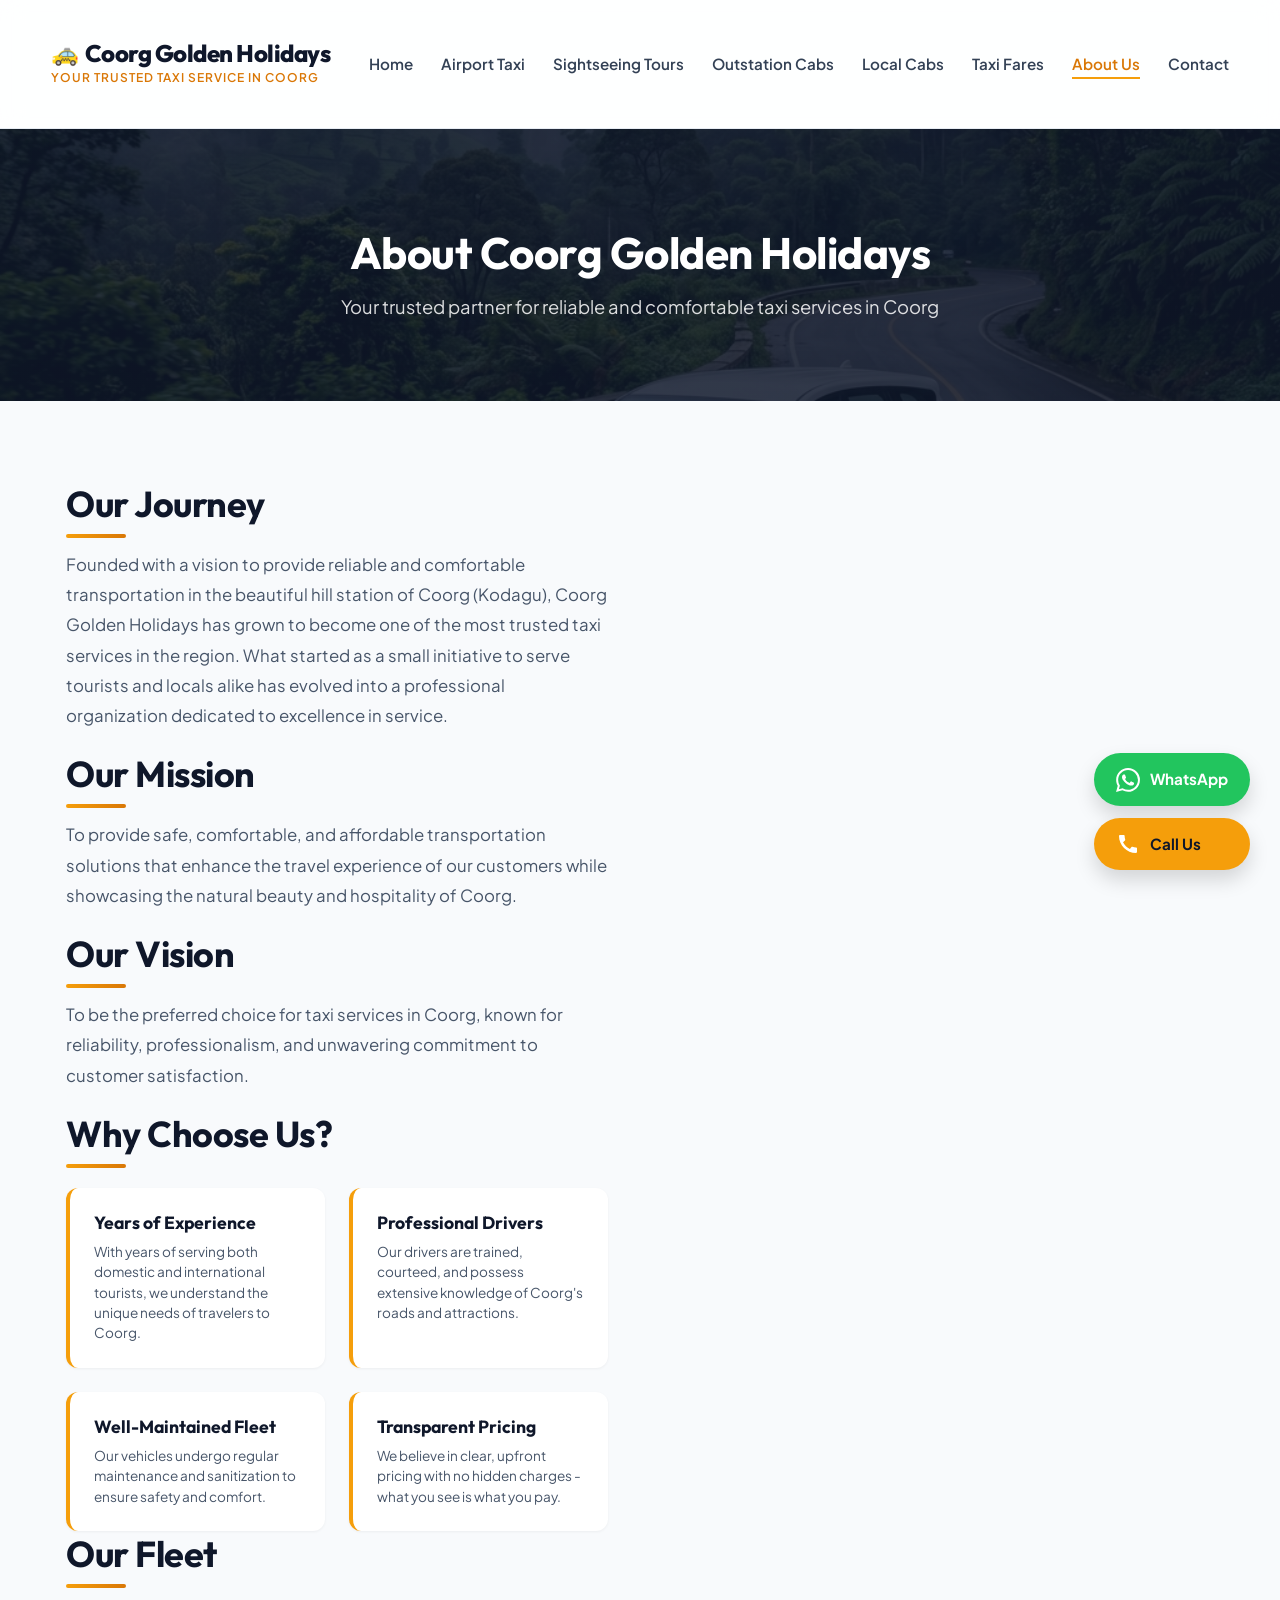
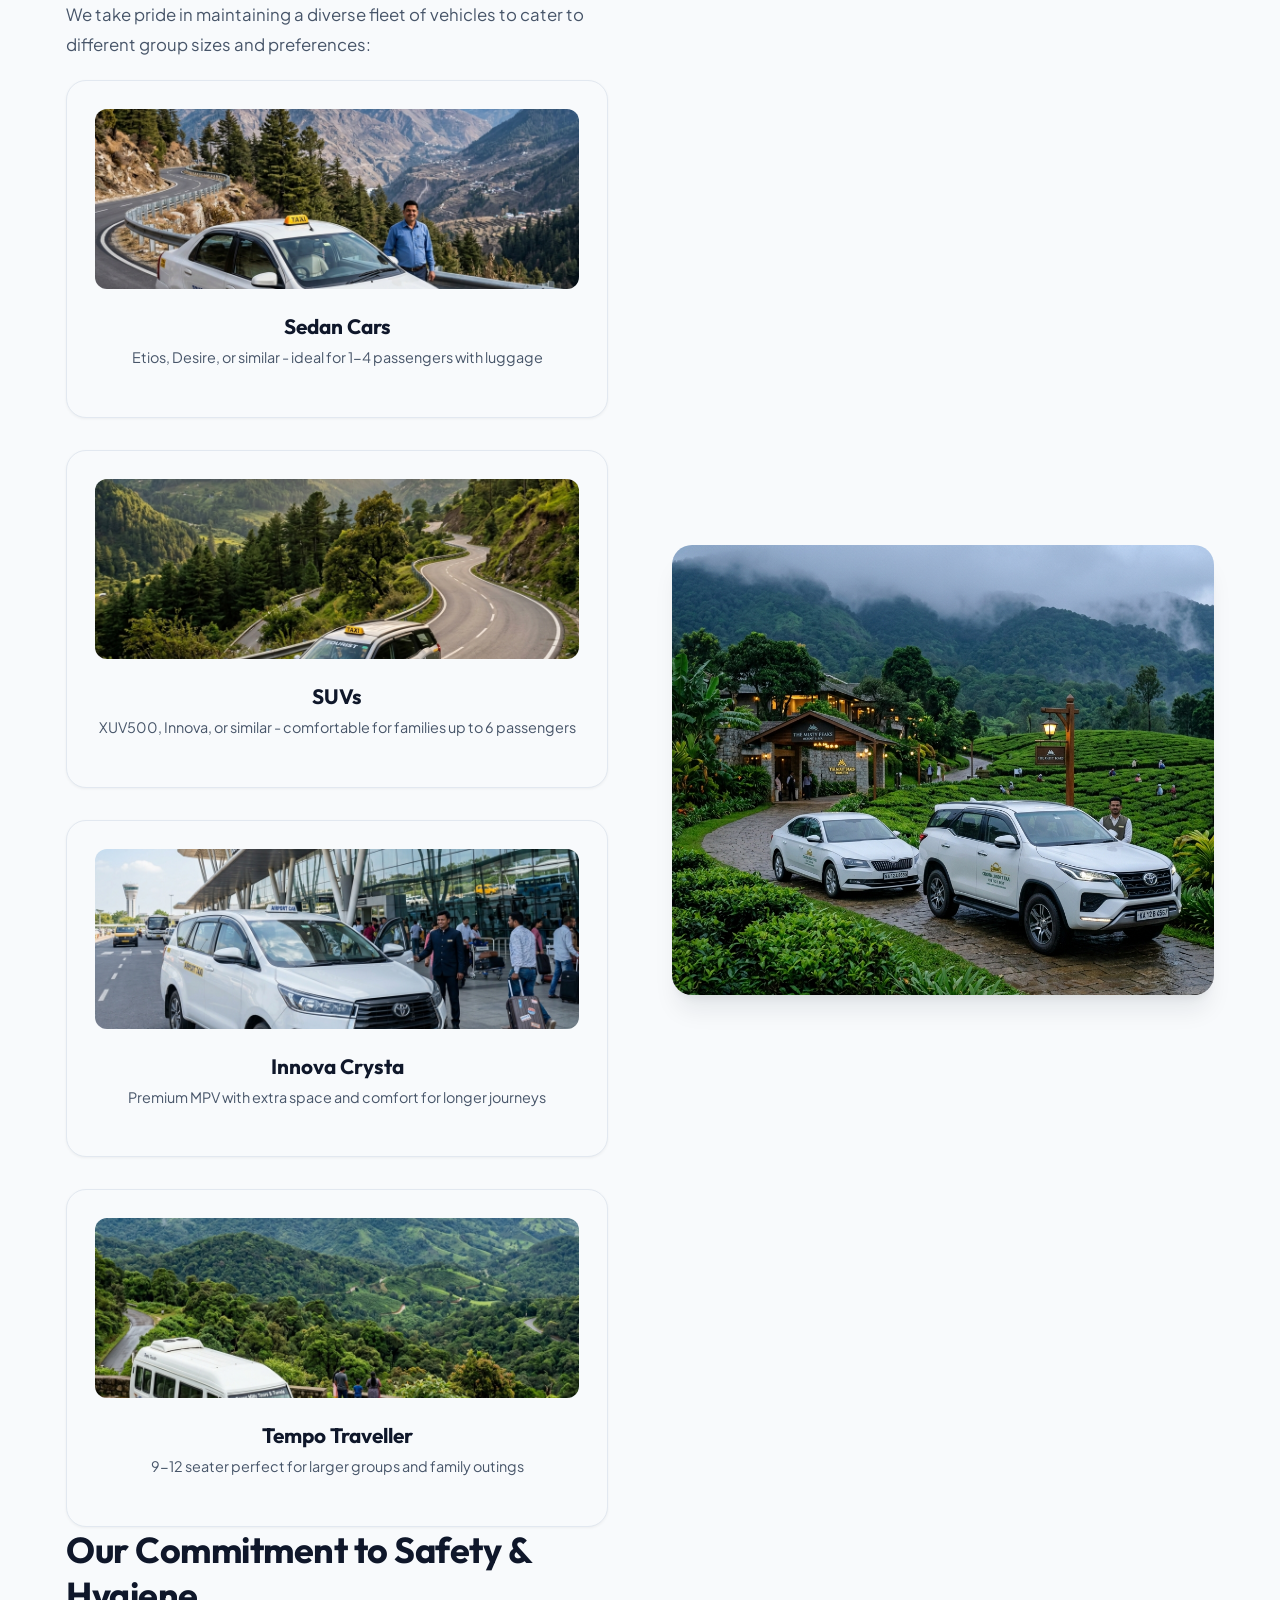
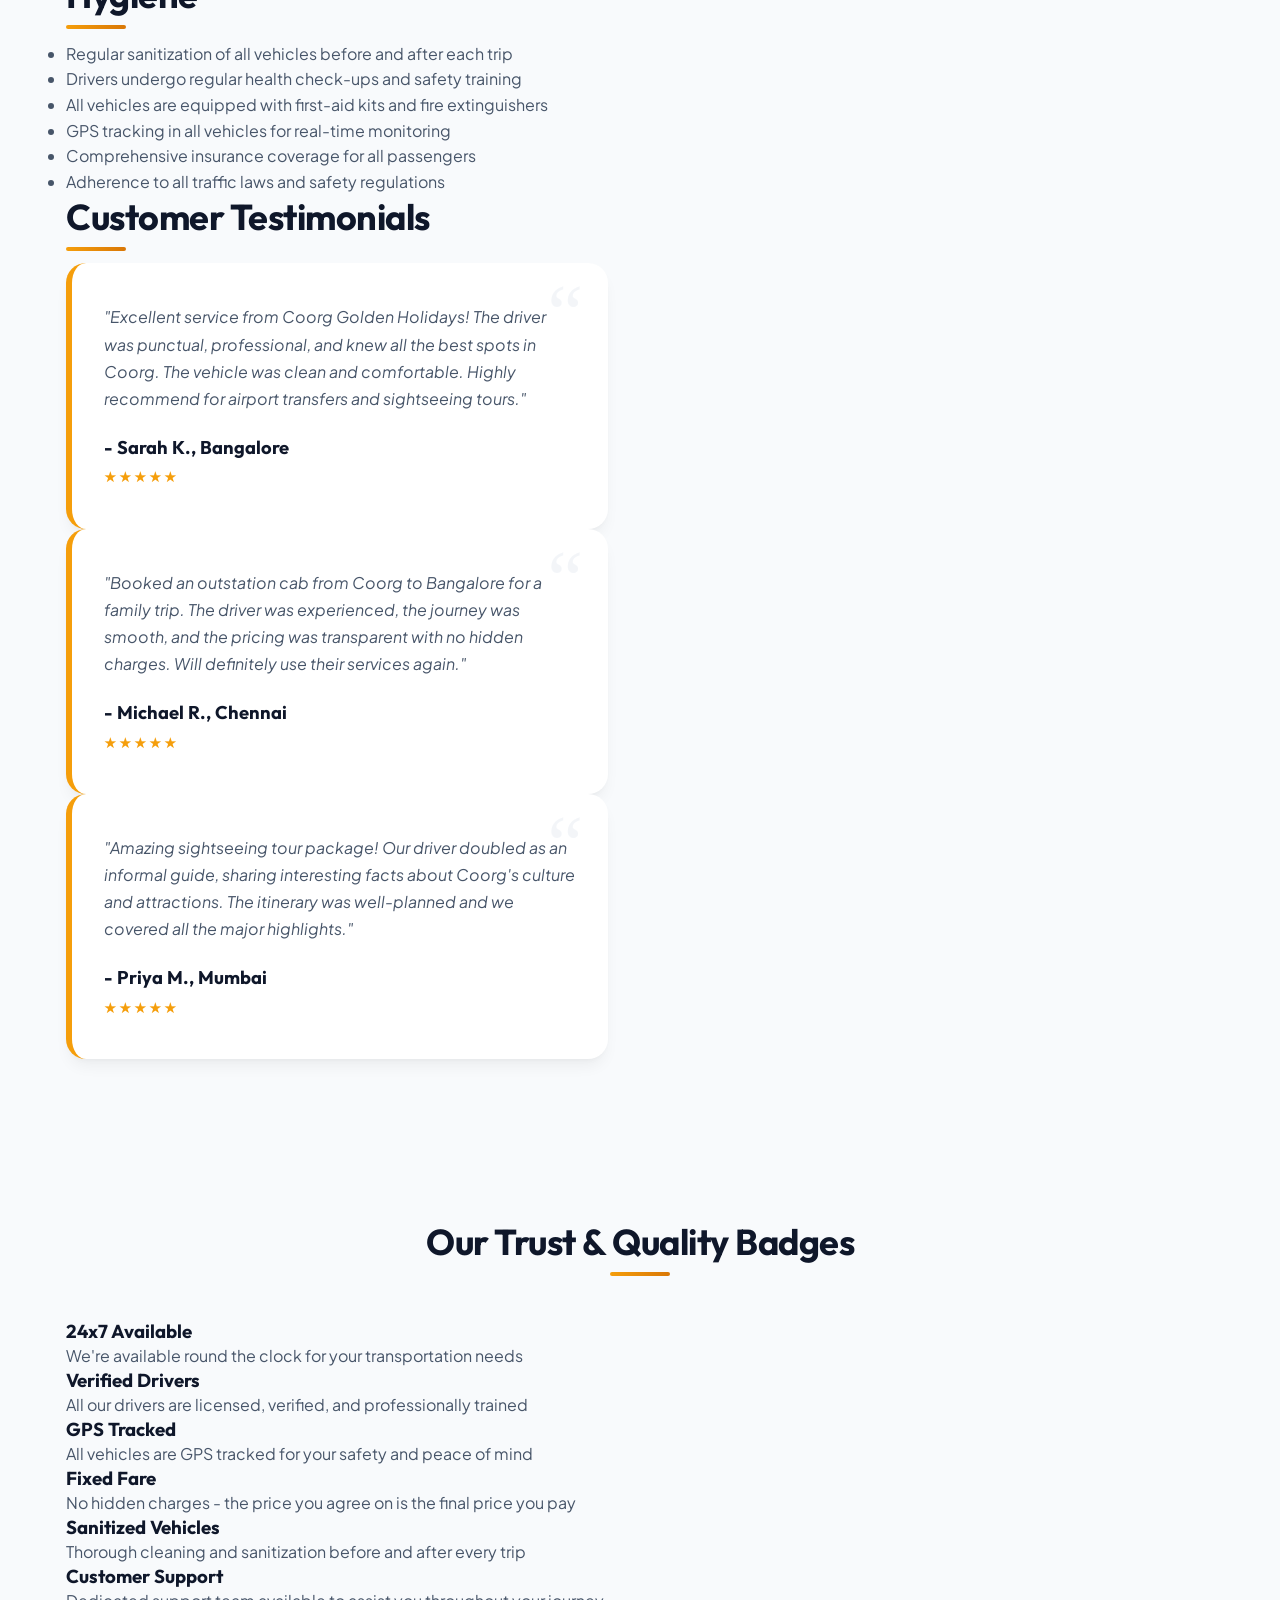
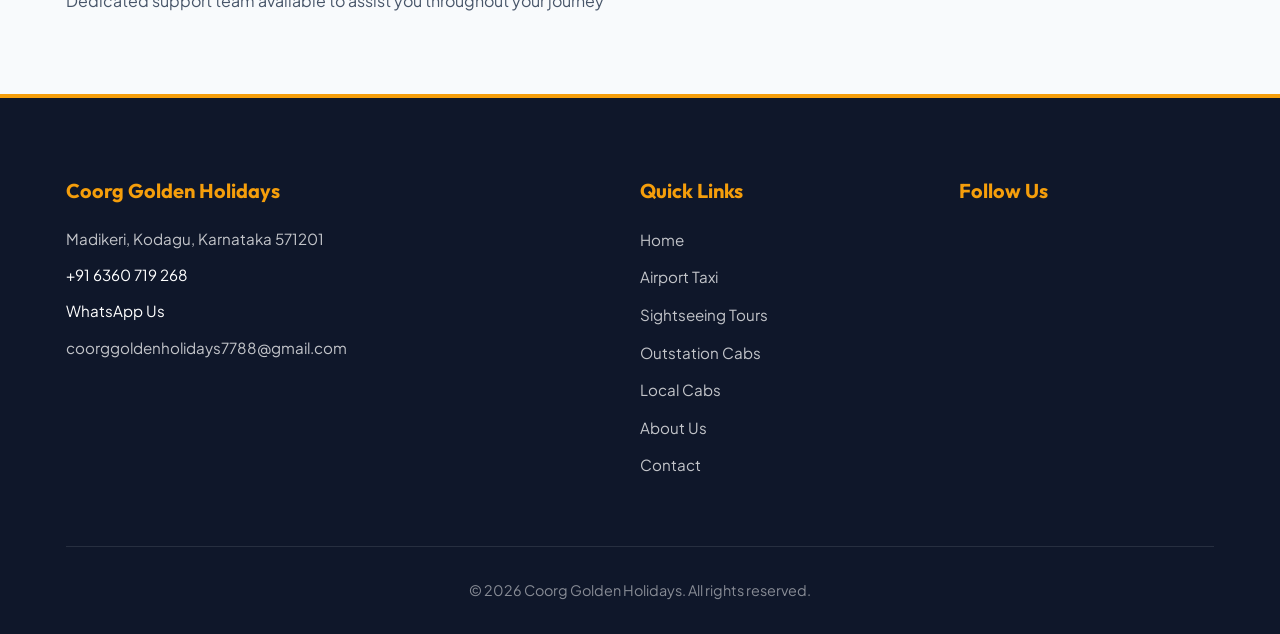
==== about.html @ 6ecfc093 "first commit" ====
<!DOCTYPE html>
<html lang="en">
<head>
    <meta charset="UTF-8">
    <meta name="viewport" content="width=device-width, initial-scale=1.0">
    <title>About Coorg Golden Holidays - Trusted Taxi Service in Coorg</title>
    <meta name="description" content="Learn about Coorg Golden Holidays - your reliable taxi service in Coorg. Years of experience, professional drivers, and commitment to customer satisfaction.">
    <link rel="canonical" href="https://coorggoldenholidays.github.io/about.html">
    <meta property="og:title" content="About Coorg Golden Holidays - Trusted Taxi Service in Coorg">
    <meta property="og:description" content="Learn about Coorg Golden Holidays - your reliable taxi service in Coorg. Years of experience, professional drivers, and commitment to customer satisfaction.">
    <meta property="og:image" content="https://coorggoldenholidays.github.io/assets/images/about.png">
    <meta property="og:url" content="https://coorggoldenholidays.github.io/about.html">
    <meta property="og:type" content="website">
    <link rel="stylesheet" href="assets/css/styles.css">
    <script src="assets/js/script.js" defer></script>
    <!-- Schema.org markup for LocalBusiness -->
    <script type="application/ld+json">
    {
      "@context": "https://schema.org/",
      "@type": "LocalBusiness",
      "name": "Coorg Golden Holidays",
      "url": "https://coorggoldenholidays.github.io/",
      "logo": "https://coorggoldenholidays.github.io/assets/images/hero.png",
      "image": "https://coorggoldenholidays.github.io/assets/images/about.png",
      "address": {
        "@type": "PostalAddress",
        "streetAddress": "Madikeri",
        "addressLocality": "Kodagu",
        "addressRegion": "Karnataka",
        "postalCode": "571201",
        "addressCountry": "IN"
      },
      "geo": {
        "@type": "GeoCoordinates",
        "latitude": "12.4214",
        "longitude": "75.7303"
      },
      "telephone": "+91-6360719268",
      "url": "https://coorggoldenholidays.github.io/",
      "sameAs": [
        "https://www.google.com/search?q=Coorg+Golden+Holidays"
      ],
      "priceRange": "₹500-₹10000",
      "servesArea": [
        "Coorg",
        "Madikeri",
        "Kushalnagar",
        "Virajpet",
        "Somwarpet",
        "Bangalore",
        "Mysore",
        "Mangalore",
        "Hassan",
        "Coorg",
        "Kodagu"
      ],
      "openingHours": "Mo, Tu, We, Th, Fr, Sa, Su 00:00-24:00",
      "contactPoint": {
        "@type": "ContactPoint",
        "telephone": "+91-6360719268",
        "contactType": "Customer Service"
      }
    }
    </script>
</head>
<body>
    <header>
        <div class="container">
            <a href="index.html" class="logo-link"><div class="logo">
                <h1>Coorg Golden Holidays</h1>
                <p>Your Trusted Taxi Service in Coorg</p>
            </div></a>
            <nav>
                <ul>
                    <li><a href="index.html">Home</a></li>
                    <li><a href="airport-taxi-coorg.html">Airport Taxi</a></li>
                    <li><a href="coorg-sightseeing-taxi.html">Sightseeing Tours</a></li>
                    <li><a href="outstation-cabs-coorg.html">Outstation Cabs</a></li>
                    <li><a href="local-taxi-madikeri.html">Local Cabs</a></li>
                    <li><a href="taxi-fare-coorg.html">Taxi Fares</a></li>
                    <li><a href="about.html" class="active">About Us</a></li>
                    <li><a href="contact.html">Contact</a></li>
                </ul>
            </nav>
        </div>
    </header>
    
    <section class="page-header">
        <div class="container">
            <h1>About Coorg Golden Holidays</h1>
            <p>Your trusted partner for reliable and comfortable taxi services in Coorg</p>
        </div>
    </section>
    
    <main>
        <section class="about-details">
            <div class="container">
                <div class="about-content">
                    <div class="about-text">
                        <h2>Our Journey</h2>
                        <p>Founded with a vision to provide reliable and comfortable transportation in the beautiful hill station of Coorg (Kodagu), Coorg Golden Holidays has grown to become one of the most trusted taxi services in the region. What started as a small initiative to serve tourists and locals alike has evolved into a professional organization dedicated to excellence in service.</p>
                        
                        <h2>Our Mission</h2>
                        <p>To provide safe, comfortable, and affordable transportation solutions that enhance the travel experience of our customers while showcasing the natural beauty and hospitality of Coorg.</p>
                        
                        <h2>Our Vision</h2>
                        <p>To be the preferred choice for taxi services in Coorg, known for reliability, professionalism, and unwavering commitment to customer satisfaction.</p>
                        
                        <h2>Why Choose Us?</h2>
                        <div class="about-features">
                            <div class="feature">
                                <h3>Years of Experience</h3>
                                <p>With years of serving both domestic and international tourists, we understand the unique needs of travelers to Coorg.</p>
                            </div>
                            <div class="feature">
                                <h3>Professional Drivers</h3>
                                <p>Our drivers are trained, courteed, and possess extensive knowledge of Coorg's roads and attractions.</p>
                            </div>
                            <div class="feature">
                                <h3>Well-Maintained Fleet</h3>
                                <p>Our vehicles undergo regular maintenance and sanitization to ensure safety and comfort.</p>
                            </div>
                            <div class="feature">
                                <h3>Transparent Pricing</h3>
                                <p>We believe in clear, upfront pricing with no hidden charges - what you see is what you pay.</p>
                            </div>
                        </div>
                        
                        <h2>Our Fleet</h2>
                        <p>We take pride in maintaining a diverse fleet of vehicles to cater to different group sizes and preferences:</p>
                        <div class="fleet-grid">
                            <div class="fleet-item">
                                <img src="assets/images/fleet-sedan.png" alt="Sedan car in Coorg Golden Holidays fleet">
                                <h3>Sedan Cars</h3>
                                <p>Etios, Desire, or similar - ideal for 1-4 passengers with luggage</p>
                            </div>
                            <div class="fleet-item">
                                <img src="assets/images/fleet-suv.png" alt="SUV vehicle in Coorg Golden Holidays fleet">
                                <h3>SUVs</h3>
                                <p>XUV500, Innova, or similar - comfortable for families up to 6 passengers</p>
                            </div>
                            <div class="fleet-item">
                                <img src="assets/images/fleet-innova.png" alt="Innova Crysta in Coorg Golden Holidays fleet">
                                <h3>Innova Crysta</h3>
                                <p>Premium MPV with extra space and comfort for longer journeys</p>
                            </div>
                            <div class="fleet-item">
                                <img src="assets/images/fleet-tempo.png" alt="Tempo Traveller in Coorg Golden Holidays fleet">
                                <h3>Tempo Traveller</h3>
                                <p>9-12 seater perfect for larger groups and family outings</p>
                            </div>
                        </div>
                        
                        <h2>Our Commitment to Safety & Hygiene</h2>
                        <ul>
                            <li>Regular sanitization of all vehicles before and after each trip</li>
                            <li>Drivers undergo regular health check-ups and safety training</li>
                            <li>All vehicles are equipped with first-aid kits and fire extinguishers</li>
                            <li>GPS tracking in all vehicles for real-time monitoring</li>
                            <li>Comprehensive insurance coverage for all passengers</li>
                            <li>Adherence to all traffic laws and safety regulations</li>
                        </ul>
                        
                        <h2>Customer Testimonials</h2>
                        <div class="testimonials">
                            <div class="testimonial-card">
                                <p>"Excellent service from Coorg Golden Holidays! The driver was punctual, professional, and knew all the best spots in Coorg. The vehicle was clean and comfortable. Highly recommend for airport transfers and sightseeing tours."</p>
                                <h4>- Sarah K., Bangalore</h4>
                                <div class="rating">★★★★★</div>
                            </div>
                            <div class="testimonial-card">
                                <p>"Booked an outstation cab from Coorg to Bangalore for a family trip. The driver was experienced, the journey was smooth, and the pricing was transparent with no hidden charges. Will definitely use their services again."</p>
                                <h4>- Michael R., Chennai</h4>
                                <div class="rating">★★★★★</div>
                            </div>
                            <div class="testimonial-card">
                                <p>"Amazing sightseeing tour package! Our driver doubled as an informal guide, sharing interesting facts about Coorg's culture and attractions. The itinerary was well-planned and we covered all the major highlights."</p>
                                <h4>- Priya M., Mumbai</h4>
                                <div class="rating">★★★★★</div>
                            </div>
                        </div>
                    </div>
                    <div class="about-image">
                        <img src="assets/images/about.png" alt="Coorg Golden Holidays fleet of vehicles">
                    </div>
                </div>
            </div>
        </section>
        
        <section class="trust-badges">
            <div class="container">
                <h2>Our Trust & Quality Badges</h2>
                <div class="badges-grid">
                    <div class="badge">
                        <h3>24x7 Available</h3>
                        <p>We're available round the clock for your transportation needs</p>
                    </div>
                    <div class="badge">
                        <h3>Verified Drivers</h3>
                        <p>All our drivers are licensed, verified, and professionally trained</p>
                    </div>
                    <div class="badge">
                        <h3>GPS Tracked</h3>
                        <p>All vehicles are GPS tracked for your safety and peace of mind</p>
                    </div>
                    <div class="badge">
                        <h3>Fixed Fare</h3>
                        <p>No hidden charges - the price you agree on is the final price you pay</p>
                    </div>
                    <div class="badge">
                        <h3>Sanitized Vehicles</h3>
                        <p>Thorough cleaning and sanitization before and after every trip</p>
                    </div>
                    <div class="badge">
                        <h3>Customer Support</h3>
                        <p>Dedicated support team available to assist you throughout your journey</p>
                    </div>
                </div>
            </div>
        </section>
    </main>
    
    <footer>
        <div class="container">
            <div class="footer-content">
                <div class="footer-info">
                    <h3>Coorg Golden Holidays</h3>
                    <p>Madikeri, Kodagu, Karnataka 571201</p>
                    <p><a href="tel:+916360719268">+91 6360 719 268</a></p>
                    <p><a href="https://wa.me/916360719268">WhatsApp Us</a></p>
                    <p>coorggoldenholidays7788@gmail.com</p>
                </div>
                <div class="footer-links">
                    <h3>Quick Links</h3>
                    <ul>
                        <li><a href="index.html">Home</a></li>
                        <li><a href="airport-taxi-coorg.html">Airport Taxi</a></li>
                        <li><a href="coorg-sightseeing-taxi.html">Sightseeing Tours</a></li>
                        <li><a href="outstation-cabs-coorg.html">Outstation Cabs</a></li>
                        <li><a href="local-taxi-madikeri.html">Local Cabs</a></li>
                        <li><a href="about.html">About Us</a></li>
                        <li><a href="contact.html">Contact</a></li>
                    </ul>
                </div>
                <div class="footer-social">
                    <h3>Follow Us</h3>
                </div>
            </div>
            <div class="footer-bottom">
                <p>&copy; 2025 Coorg Golden Holidays. All rights reserved.</p>
            </div>
        </div>
    </footer>
    
    <div class="sticky-buttons">
        <a href="https://wa.me/916360719268" class="whatsapp-sticky">
            <svg width="24" height="24" viewBox="0 0 24 24" fill="white" xmlns="http://www.w3.org/2000/svg"><path d="M17.472 14.382c-.297-.149-1.758-.867-2.03-.967-.273-.099-.471-.148-.67.15-.197.297-.767.966-.94 1.164-.173.199-.347.223-.644.075-.297-.15-1.255-.463-2.39-1.475-.883-.788-1.48-1.761-1.653-2.059-.173-.297-.018-.458.13-.606.134-.133.298-.347.446-.52.149-.174.198-.298.298-.497.099-.198.05-.371-.025-.52-.075-.149-.669-1.612-.916-2.207-.242-.579-.487-.5-.669-.51-.173-.008-.371-.01-.57-.01-.198 0-.52.074-.792.372-.272.297-1.04 1.016-1.04 2.479 0 1.462 1.065 2.875 1.213 3.074.149.198 2.096 3.2 5.077 4.487.709.306 1.262.489 1.694.625.712.227 1.36.195 1.871.118.571-.085 1.758-.719 2.006-1.413.248-.694.248-1.289.173-1.413-.074-.124-.272-.198-.57-.347m-5.421 7.403h-.004a9.87 9.87 0 01-5.031-1.378l-.361-.214-3.741.982.998-3.648-.235-.374a9.86 9.86 0 01-1.51-5.26c.001-5.45 4.436-9.884 9.888-9.884 2.64 0 5.122 1.03 6.988 2.898a9.825 9.825 0 012.893 6.994c-.003 5.45-4.437 9.884-9.885 9.884m8.413-18.297A11.815 11.815 0 0012.05 0C5.495 0 .16 5.335.157 11.892c0 2.096.547 4.142 1.588 5.945L.057 24l6.305-1.654a11.882 11.882 0 005.683 1.448h.005c6.554 0 11.89-5.335 11.893-11.893a11.821 11.821 0 00-3.48-8.413Z"/></svg>
            WhatsApp
        </a>
        <a href="tel:+916360719268" class="call-sticky">
            <svg width="24" height="24" viewBox="0 0 24 24" fill="white" xmlns="http://www.w3.org/2000/svg"><path d="M20.01 15.38c-1.23 0-2.42-.2-3.53-.56-.35-.12-.74-.03-1.01.24l-1.57 1.97c-2.83-1.35-5.48-3.9-6.89-6.83l1.95-1.66c.27-.28.35-.67.24-1.02-.37-1.11-.56-2.3-.56-3.53 0-.54-.45-.99-.99-.99H4.19C3.65 3 3 3.24 3 3.99 3 13.28 10.73 21 20.01 21c.71 0 .99-.63.99-1.18v-3.45c0-.54-.45-.99-.99-.99z"/></svg>
            Call Us
        </a>
    </div>
</body>
</html>
---- assets/css/styles.css ----
@import url('https://fonts.googleapis.com/css2?family=Outfit:wght@300;400;500;600;700;800&family=Plus+Jakarta+Sans:wght@300;400;500;600;700;800&display=swap');

/* CSS Reset & Base */
* {
    margin: 0;
    padding: 0;
    box-sizing: border-box;
}

:root {
    --primary-color: #0f172a; /* Deep Slate 900 */
    --primary-light: #1e293b; /* Slate 800 */
    --primary-muted: #334155; /* Slate 700 */
    --accent-color: #f59e0b; /* Amber 500 (Taxi Yellow/Gold) */
    --accent-hover: #d97706; /* Amber 600 */
    --accent-light: #fef3c7; /* Amber 100 */
    --success-color: #22c55e; /* WhatsApp Green */
    --success-hover: #16a34a; 
    --text-color: #475569; /* Slate 600 */
    --text-dark: #0f172a; 
    --text-light: #94a3b8; /* Slate 400 */
    --light-bg: #f8fafc; /* Slate 50 */
    --border-color: #e2e8f0; /* Slate 200 */
    --white: #ffffff;
    --shadow-sm: 0 1px 3px rgba(0,0,0,0.05);
    --shadow: 0 10px 15px -3px rgba(0,0,0,0.05), 0 4px 6px -4px rgba(0,0,0,0.05);
    --shadow-lg: 0 20px 25px -5px rgba(15, 23, 42, 0.08), 0 8px 10px -6px rgba(15, 23, 42, 0.08);
    --border-radius: 12px;
    --border-radius-lg: 20px;
    --transition: all 0.3s cubic-bezier(0.4, 0, 0.2, 1);
    --font-primary: 'Plus Jakarta Sans', sans-serif;
    --font-heading: 'Outfit', sans-serif;
}

body {
    font-family: var(--font-primary);
    line-height: 1.6;
    color: var(--text-color);
    background-color: var(--light-bg);
    overflow-x: hidden;
}

.container {
    width: 92%;
    max-width: 1200px;
    margin: 0 auto;
    padding: 0 15px;
}

h1, h2, h3, h4, h5, h6 {
    font-family: var(--font-heading);
    color: var(--text-dark);
    font-weight: 700;
    line-height: 1.25;
}

a {
    text-decoration: none;
    color: inherit;
    transition: var(--transition);
}

img {
    max-width: 100%;
    height: auto;
    display: block;
}

/* Section Common Styling */
section {
    padding: 5rem 0;
}

section h2 {
    font-size: 2.25rem;
    text-align: center;
    margin-bottom: 3.5rem;
    position: relative;
    letter-spacing: -0.5px;
}

section h2::after {
    content: '';
    position: absolute;
    bottom: -12px;
    left: 50%;
    transform: translateX(-50%);
    width: 60px;
    height: 4px;
    background: linear-gradient(90deg, var(--accent-color), var(--accent-hover));
    border-radius: 2px;
}

/* Button & Call-to-Actions */
.btn, .whatsapp-btn, .call-btn, .btn-learn-more, .read-more {
    display: inline-flex;
    align-items: center;
    justify-content: center;
    padding: 12px 28px;
    border-radius: var(--border-radius);
    font-weight: 600;
    font-size: 0.95rem;
    transition: var(--transition);
    border: none;
    cursor: pointer;
    gap: 8px;
}

.btn-primary {
    background-color: var(--accent-color);
    color: var(--primary-color);
}

.btn-primary:hover {
    background-color: var(--accent-hover);
    transform: translateY(-2px);
    box-shadow: 0 8px 20px rgba(245, 158, 11, 0.3);
}

.btn-outline {
    background-color: transparent;
    border: 2px solid var(--accent-color);
    color: var(--accent-color);
}

.btn-outline:hover {
    background-color: var(--accent-color);
    color: var(--primary-color);
    transform: translateY(-2px);
}

.whatsapp-btn {
    background-color: var(--success-color);
    color: var(--white);
    box-shadow: 0 4px 12px rgba(34, 197, 94, 0.2);
}

.whatsapp-btn:hover {
    background-color: var(--success-hover);
    transform: translateY(-2px);
    box-shadow: 0 8px 20px rgba(34, 197, 94, 0.3);
}

.call-btn {
    background-color: var(--primary-light);
    color: var(--white);
    border: 1px solid rgba(255,255,255,0.1);
}

.call-btn:hover {
    background-color: var(--primary-color);
    color: var(--accent-color);
    border-color: var(--accent-color);
    transform: translateY(-2px);
}

.cta-section {
    display: flex;
    justify-content: center;
    gap: 1.5rem;
    margin-top: 3.5rem;
    margin-bottom: 2rem;
    flex-wrap: wrap;
}

.btn-learn-more, .read-more {
    padding: 10px 20px;
    font-size: 0.9rem;
    background-color: var(--primary-light);
    color: var(--white);
}

.btn-learn-more:hover, .read-more:hover {
    background-color: var(--accent-color);
    color: var(--primary-color);
    transform: translateX(4px);
}

/* Header & Navigation Styling */
header {
    background: rgba(255, 255, 255, 0.85);
    backdrop-filter: blur(12px);
    -webkit-backdrop-filter: blur(12px);
    border-bottom: 1px solid rgba(226, 232, 240, 0.8);
    position: sticky;
    top: 0;
    z-index: 1001;
    transition: var(--transition);
}

header .container {
    display: flex;
    justify-content: space-between;
    align-items: center;
    padding: 1.25rem 0;
}

.logo-link {
    text-decoration: none;
    color: inherit;
    display: flex;
}

.logo-link:hover .logo h1 {
    color: var(--accent-color);
}

.logo {
    display: flex;
    flex-direction: column;
}

.logo h1 {
    font-size: 1.5rem;
    font-weight: 800;
    color: var(--primary-color);
    letter-spacing: -0.5px;
    line-height: 1.1;
    display: flex;
    align-items: center;
    gap: 6px;
}

.logo h1::before {
    content: "🚕";
    font-size: 1.4rem;
}

.logo p {
    font-size: 0.75rem;
    color: var(--accent-hover);
    font-weight: 600;
    text-transform: uppercase;
    letter-spacing: 1px;
    margin-top: 2px;
}

nav ul {
    display: flex;
    list-style: none;
    gap: 1.75rem;
    align-items: center;
}

nav ul li a {
    font-weight: 600;
    color: var(--primary-muted);
    font-size: 0.95rem;
    padding: 6px 0;
    position: relative;
}

nav ul li a:hover {
    color: var(--accent-hover);
}

nav ul li a::after {
    content: '';
    position: absolute;
    bottom: 0;
    left: 0;
    width: 0;
    height: 2px;
    background: var(--accent-color);
    transition: var(--transition);
}

nav ul li a:hover::after,
nav ul li a.active::after {
    width: 100%;
}

nav ul li a.active {
    color: var(--accent-hover);
}

.mobile-menu-btn {
    display: none;
    background: none;
    border: none;
    color: var(--primary-color);
    cursor: pointer;
    padding: 8px;
    position: relative;
    z-index: 1003;
    transition: var(--transition);
}

.mobile-menu-btn:hover {
    color: var(--accent-color);
}

/* Hero Section */
.hero {
    background: linear-gradient(rgba(15, 23, 42, 0.75), rgba(15, 23, 42, 0.75)), url('../images/hero.png') center/cover no-repeat;
    color: var(--white);
    text-align: center;
    padding: 9rem 0 7rem;
    display: flex;
    align-items: center;
    justify-content: center;
    min-height: 80vh;
}

.hero-content {
    max-width: 850px;
    margin: 0 auto;
}

.hero-content h1 {
    font-size: 3.25rem;
    color: var(--white);
    margin-bottom: 1.5rem;
    letter-spacing: -1px;
    line-height: 1.15;
    text-shadow: 0 2px 10px rgba(0, 0, 0, 0.2);
}

.hero-content h1 span {
    color: var(--accent-color);
}

.hero-content p {
    font-size: 1.25rem;
    margin-bottom: 2.5rem;
    color: rgba(255, 255, 255, 0.9);
    line-height: 1.7;
    text-shadow: 0 1px 5px rgba(0, 0, 0, 0.2);
}

.hero-content .cta-buttons {
    display: flex;
    justify-content: center;
    gap: 1.25rem;
    flex-wrap: wrap;
}

/* Services Grid Section */
#services {
    background-color: var(--white);
}

.services-grid {
    display: grid;
    grid-template-columns: repeat(auto-fit, minmax(260px, 1fr));
    gap: 2rem;
}

.service-card {
    background: var(--light-bg);
    border: 1px solid var(--border-color);
    border-radius: var(--border-radius-lg);
    padding: 2.5rem 2rem;
    text-align: left;
    box-shadow: var(--shadow-sm);
    transition: var(--transition);
    display: flex;
    flex-direction: column;
    position: relative;
    overflow: hidden;
}

.service-card::before {
    content: '';
    position: absolute;
    top: 0;
    left: 0;
    width: 100%;
    height: 4px;
    background: linear-gradient(90deg, var(--accent-color), var(--accent-hover));
    transform: scaleX(0);
    transform-origin: left;
    transition: var(--transition);
}

.service-card:hover::before {
    transform: scaleX(1);
}

.service-card:hover {
    transform: translateY(-8px);
    box-shadow: var(--shadow-lg);
    background-color: var(--white);
    border-color: transparent;
}

.service-card .icon-container {
    width: 60px;
    height: 60px;
    background-color: var(--accent-light);
    border-radius: var(--border-radius);
    display: flex;
    align-items: center;
    justify-content: center;
    color: var(--accent-hover);
    margin-bottom: 1.5rem;
    transition: var(--transition);
}

.service-card:hover .icon-container {
    background-color: var(--primary-color);
    color: var(--accent-color);
}

.service-card h3 {
    font-size: 1.35rem;
    margin-bottom: 0.75rem;
}

.service-card p {
    margin-bottom: 2rem;
    font-size: 0.95rem;
    flex-grow: 1;
}

/* About Section Styles */
#about {
    background-color: var(--light-bg);
}

.about-content {
    display: grid;
    grid-template-columns: 1fr 1fr;
    gap: 4rem;
    align-items: center;
}

.about-text h2 {
    text-align: left;
    margin-bottom: 1.5rem;
}

.about-text h2::after {
    left: 0;
    transform: none;
}

.about-text p {
    margin-bottom: 1.25rem;
    font-size: 1.05rem;
    line-height: 1.8;
}

.about-features {
    display: grid;
    grid-template-columns: 1fr 1fr;
    gap: 1.5rem;
    margin-top: 2rem;
}

.about-features .feature {
    background: var(--white);
    padding: 1.5rem;
    border-radius: var(--border-radius);
    border-left: 4px solid var(--accent-color);
    box-shadow: var(--shadow-sm);
}

.about-features .feature h3 {
    font-size: 1.1rem;
    margin-bottom: 0.5rem;
}

.about-features .feature p {
    font-size: 0.85rem;
    margin-bottom: 0;
    color: var(--text-color);
    line-height: 1.5;
}

.about-image {
    position: relative;
    border-radius: var(--border-radius-lg);
    overflow: hidden;
    box-shadow: var(--shadow-lg);
}

.about-image img {
    width: 100%;
    height: 450px;
    object-fit: cover;
    transition: var(--transition);
}

.about-image:hover img {
    transform: scale(1.05);
}

.placeholder-image {
    background-color: var(--primary-color);
    height: 400px;
    display: flex;
    align-items: center;
    justify-content: center;
    color: var(--accent-color);
    font-family: var(--font-heading);
    font-weight: 700;
}

/* Contact & Forms Styling */
#contact {
    background-color: var(--white);
}

.contact-info {
    display: grid;
    grid-template-columns: repeat(auto-fit, minmax(280px, 1fr));
    gap: 2rem;
    margin-bottom: 4rem;
}

.contact-item {
    background: var(--light-bg);
    border: 1px solid var(--border-color);
    border-radius: var(--border-radius);
    padding: 2rem;
    text-align: center;
    box-shadow: var(--shadow-sm);
    transition: var(--transition);
}

.contact-item:hover {
    transform: translateY(-5px);
    box-shadow: var(--shadow);
    border-color: var(--accent-color);
}

.contact-item h3 {
    font-size: 1.25rem;
    margin-bottom: 1rem;
    color: var(--primary-color);
}

.contact-item p {
    margin-bottom: 0.5rem;
}

.contact-item a {
    color: var(--primary-muted);
    font-weight: 700;
}

.contact-item a:hover {
    color: var(--accent-hover);
}

.whatsapp-form {
    background: var(--light-bg);
    border: 1px solid var(--border-color);
    padding: 3rem;
    border-radius: var(--border-radius-lg);
    box-shadow: var(--shadow-lg);
    max-width: 750px;
    margin: 0 auto;
}

.form-grid {
    display: grid;
    grid-template-columns: 1fr 1fr;
    gap: 1.5rem;
}

.form-group {
    margin-bottom: 1.5rem;
}

.form-group.full-width {
    grid-column: 1 / -1;
}

.form-group label {
    display: block;
    margin-bottom: 0.5rem;
    font-weight: 600;
    color: var(--text-dark);
    font-size: 0.9rem;
}

.form-group input,
.form-group select,
.form-group textarea {
    width: 100%;
    padding: 12px 16px;
    border: 1px solid var(--border-color);
    border-radius: var(--border-radius);
    font-family: var(--font-primary);
    font-size: 0.95rem;
    background-color: var(--white);
    color: var(--text-dark);
    transition: var(--transition);
}

.form-group input:focus,
.form-group select:focus,
.form-group textarea:focus {
    outline: none;
    border-color: var(--accent-color);
    box-shadow: 0 0 0 3px rgba(245, 158, 11, 0.15);
}

.whatsapp-form button[type="submit"] {
    width: 100%;
    padding: 14px;
    font-size: 1.05rem;
    margin-top: 1rem;
}

/* Page Header (Subpages) */
.page-header {
    background: linear-gradient(rgba(15, 23, 42, 0.85), rgba(15, 23, 42, 0.85)), url('../images/hero.png') center/cover no-repeat;
    color: var(--white);
    text-align: center;
    padding: 6rem 0 5rem;
}

.page-header h1 {
    font-size: 2.75rem;
    color: var(--white);
    margin-bottom: 0.75rem;
    letter-spacing: -0.5px;
}

.page-header p {
    font-size: 1.15rem;
    color: rgba(255, 255, 255, 0.85);
    max-width: 800px;
    margin: 0 auto;
}

/* Subpages Content Styles */
.service-content {
    display: grid;
    grid-template-columns: 1fr 1fr;
    gap: 4rem;
    align-items: start;
    margin-bottom: 4rem;
}

.service-image {
    border-radius: var(--border-radius-lg);
    overflow: hidden;
    box-shadow: var(--shadow-lg);
}

.service-image img {
    width: 100%;
    height: 400px;
    object-fit: cover;
    transition: var(--transition);
}

.service-image:hover img {
    transform: scale(1.03);
}

.service-details h2 {
    text-align: left;
    margin-bottom: 1.5rem;
    font-size: 1.85rem;
}

.service-details h2::after {
    left: 0;
    transform: none;
}

.service-details h3 {
    font-size: 1.4rem;
    margin-top: 2rem;
    margin-bottom: 1rem;
    color: var(--primary-color);
}

.service-details p {
    margin-bottom: 1.25rem;
    font-size: 1.05rem;
    line-height: 1.75;
}

.service-details ul {
    margin: 1.5rem 0;
    padding-left: 1.5rem;
    list-style: none;
}

.service-details li {
    margin-bottom: 0.75rem;
    font-size: 1.05rem;
    position: relative;
    padding-left: 1.5rem;
}

.service-details li::before {
    content: "✓";
    position: absolute;
    left: 0;
    color: var(--accent-color);
    font-weight: 900;
}

/* Fare Table & Categories */
.fare-details {
    background-color: var(--white);
}

.fare-categories {
    margin-top: 3rem;
}

.fare-category {
    margin-bottom: 4rem;
}

.fare-category h3 {
    font-size: 1.6rem;
    margin-bottom: 1.5rem;
    color: var(--primary-color);
    border-left: 4px solid var(--accent-color);
    padding-left: 1rem;
}

.fare-table-container {
    overflow-x: auto;
    border-radius: var(--border-radius);
    box-shadow: var(--shadow);
    border: 1px solid var(--border-color);
    background: var(--white);
    margin-bottom: 1.5rem;
}

.fare-table {
    width: 100%;
    border-collapse: collapse;
    min-width: 700px;
}

.fare-table th,
.fare-table td {
    padding: 16px 20px;
    text-align: left;
}

.fare-table th {
    background-color: var(--primary-color);
    color: var(--white);
    font-weight: 700;
    font-size: 0.95rem;
}

.fare-table td {
    border-bottom: 1px solid var(--border-color);
    color: var(--text-color);
    font-size: 0.95rem;
}

.fare-table tr:last-child td {
    border-bottom: none;
}

.fare-table tr:hover {
    background-color: var(--light-bg);
}

/* FAQ Section */
.faq {
    margin-top: 4rem;
    background: var(--light-bg);
    padding: 4rem 2rem;
    border-radius: var(--border-radius-lg);
    border: 1px solid var(--border-color);
}

.faq h2 {
    font-size: 1.85rem;
    margin-bottom: 2.5rem;
}

.faq-item {
    margin-bottom: 1rem;
    border: 1px solid var(--border-color);
    border-radius: var(--border-radius);
    background-color: var(--white);
    overflow: hidden;
    box-shadow: var(--shadow-sm);
    transition: var(--transition);
}

.faq-question {
    padding: 1.25rem 1.5rem;
    cursor: pointer;
    display: flex;
    justify-content: space-between;
    align-items: center;
    user-select: none;
}

.faq-question h3 {
    margin: 0;
    font-size: 1.1rem;
    color: var(--text-dark);
}

.faq-question .arrow-icon {
    font-size: 1.2rem;
    font-weight: 700;
    color: var(--accent-color);
    transition: transform 0.3s ease;
}

.faq-answer {
    padding: 0 1.5rem;
    max-height: 0;
    overflow: hidden;
    transition: max-height 0.3s cubic-bezier(0.4, 0, 0.2, 1), padding 0.3s ease;
}

.faq-answer p {
    margin: 1rem 0;
    line-height: 1.6;
    font-size: 0.95rem;
}

.faq-item.active {
    border-color: var(--accent-color);
}

.faq-item.active .faq-question {
    background-color: var(--accent-light);
}

.faq-item.active .faq-question .arrow-icon {
    transform: rotate(180deg);
}

.faq-item.active .faq-answer {
    max-height: 250px;
    border-top: 1px solid var(--border-color);
}

/* Testimonials Slider Section */
.testimonials {
    background-color: var(--light-bg);
}

.testimonial-slider {
    display: grid;
    grid-template-columns: repeat(auto-fit, minmax(320px, 1fr));
    gap: 2rem;
    margin-top: 3rem;
}

.testimonial-card {
    background: var(--white);
    border-radius: var(--border-radius-lg);
    padding: 2.5rem 2rem;
    box-shadow: var(--shadow);
    border-left: 6px solid var(--accent-color);
    position: relative;
}

.testimonial-card::after {
    content: "“";
    position: absolute;
    top: 10px;
    right: 25px;
    font-size: 5rem;
    font-family: Georgia, serif;
    color: var(--border-color);
    line-height: 1;
    opacity: 0.4;
}

.testimonial-card p {
    font-style: italic;
    font-size: 1rem;
    margin-bottom: 1.5rem;
    line-height: 1.7;
    position: relative;
    z-index: 1;
}

.testimonial-card h4 {
    margin: 0;
    font-size: 1.15rem;
    color: var(--text-dark);
}

.testimonial-card .rating {
    color: var(--accent-color);
    margin-top: 0.4rem;
    letter-spacing: 2px;
    font-size: 0.9rem;
}

/* Fleet Showcase Styling */
.fleet-showcase {
    background-color: var(--white);
}

.fleet-grid {
    display: grid;
    grid-template-columns: repeat(auto-fit, minmax(260px, 1fr));
    gap: 2rem;
}

.fleet-item {
    background: var(--light-bg);
    border: 1px solid var(--border-color);
    border-radius: var(--border-radius-lg);
    overflow: hidden;
    box-shadow: var(--shadow-sm);
    text-align: center;
    padding: 1.75rem;
    transition: var(--transition);
}

.fleet-item:hover {
    transform: translateY(-6px);
    box-shadow: var(--shadow-lg);
    background-color: var(--white);
    border-color: var(--accent-light);
}

.fleet-item img {
    height: 180px;
    object-fit: cover;
    width: 100%;
    border-radius: var(--border-radius);
    margin-bottom: 1.5rem;
}

.fleet-item h3 {
    margin-bottom: 0.5rem;
    font-size: 1.3rem;
}

.fleet-item p {
    color: var(--text-color);
    font-size: 0.9rem;
    line-height: 1.5;
}

/* Blog Styles */
.blog-posts,
.posts-grid {
    display: grid;
    grid-template-columns: repeat(auto-fit, minmax(300px, 1fr));
    gap: 2rem;
    margin-top: 3rem;
}

.blog-card,
.post-card {
    background: var(--white);
    border: 1px solid var(--border-color);
    border-radius: var(--border-radius-lg);
    overflow: hidden;
    box-shadow: var(--shadow-sm);
    transition: var(--transition);
    display: flex;
    flex-direction: column;
    height: 100%;
}

.blog-card:hover,
.post-card:hover {
    transform: translateY(-6px);
    box-shadow: var(--shadow-lg);
    border-color: var(--accent-light);
}

.blog-card img,
.post-card img {
    height: 220px;
    object-fit: cover;
    width: 100%;
}

.blog-card-content,
.post-content {
    padding: 2rem;
    display: flex;
    flex-direction: column;
    flex-grow: 1;
}

.blog-card h3,
.post-card h3 {
    margin-bottom: 1rem;
    font-size: 1.35rem;
    line-height: 1.3;
}

.blog-card p,
.post-card p {
    margin-bottom: 1.5rem;
    color: var(--text-color);
    font-size: 0.95rem;
    line-height: 1.6;
    flex-grow: 1;
}

/* Footer Section Styling */
footer {
    background-color: var(--primary-color);
    color: var(--white);
    padding: 5rem 0 2rem;
    border-top: 4px solid var(--accent-color);
}

.footer-content {
    display: grid;
    grid-template-columns: 2fr 1fr 1fr;
    gap: 4rem;
    margin-bottom: 3.5rem;
}

.footer-info h3,
.footer-links h3,
.footer-social h3 {
    margin-bottom: 1.5rem;
    font-size: 1.25rem;
    color: var(--accent-color);
    font-weight: 700;
}

.footer-info p {
    margin-bottom: 0.75rem;
    font-size: 0.95rem;
    color: rgba(255, 255, 255, 0.75);
}

.footer-info a {
    color: var(--white);
}

.footer-info a:hover {
    color: var(--accent-color);
}

.footer-links ul {
    list-style: none;
}

.footer-links li {
    margin-bottom: 0.75rem;
}

.footer-links li a {
    color: rgba(255, 255, 255, 0.75);
    font-size: 0.95rem;
}

.footer-links li a:hover {
    color: var(--accent-color);
    padding-left: 4px;
}

.footer-social .social-icons {
    display: flex;
    gap: 1rem;
}

.footer-social a {
    width: 40px;
    height: 40px;
    background-color: var(--primary-light);
    border-radius: 50%;
    display: flex;
    align-items: center;
    justify-content: center;
    color: var(--white);
}

.footer-social a:hover {
    background-color: var(--accent-color);
    color: var(--primary-color);
    transform: translateY(-3px);
}

.footer-bottom {
    text-align: center;
    padding-top: 2rem;
    border-top: 1px solid rgba(255, 255, 255, 0.1);
    font-size: 0.9rem;
    color: rgba(255, 255, 255, 0.5);
}

/* Sticky Contact Actions */
.sticky-buttons {
    position: fixed;
    bottom: 30px;
    right: 30px;
    display: flex;
    flex-direction: column;
    gap: 12px;
    z-index: 1000;
}

.whatsapp-sticky,
.call-sticky {
    display: flex;
    align-items: center;
    gap: 10px;
    padding: 14px 22px;
    border-radius: 50px;
    font-weight: 700;
    font-size: 0.95rem;
    box-shadow: 0 10px 20px rgba(0, 0, 0, 0.15);
    color: var(--white);
}

.whatsapp-sticky {
    background-color: var(--success-color);
}

.whatsapp-sticky:hover {
    background-color: var(--success-hover);
    transform: translateY(-4px);
    box-shadow: 0 12px 24px rgba(34, 197, 94, 0.3);
}

.call-sticky {
    background-color: var(--accent-color);
    color: var(--primary-color);
}

.call-sticky:hover {
    background-color: var(--accent-hover);
    transform: translateY(-4px);
    box-shadow: 0 12px 24px rgba(245, 158, 11, 0.3);
}

/* Responsive Styles */
@media (max-width: 992px) {
    .about-content,
    .service-content {
        grid-template-columns: 1fr;
        gap: 3rem;
    }
    
    .about-image img,
    .service-image img {
        height: 350px;
    }
    
    .footer-content {
        grid-template-columns: 1fr 1fr;
        gap: 3rem;
    }
    
    .footer-info {
        grid-column: 1 / -1;
    }
}

@media (max-width: 768px) {
    section {
        padding: 3.5rem 0;
    }
    
    section h2 {
        font-size: 1.85rem;
        margin-bottom: 2.5rem;
    }
    
    .hero {
        padding: 7rem 0 5rem;
    }
    
    .hero-content h1 {
        font-size: 2.25rem;
    }
    
    .hero-content p {
        font-size: 1.05rem;
    }
    
    /* Navigation Mobile Toggle */
    .mobile-menu-btn {
        display: block;
    }
    
    nav ul {
        position: fixed;
        top: 0;
        right: -100%;
        width: 300px;
        height: 100vh;
        background: var(--primary-color);
        flex-direction: column;
        justify-content: flex-start;
        padding: 100px 30px;
        gap: 1.75rem;
        box-shadow: -8px 0 25px rgba(0, 0, 0, 0.2);
        z-index: 1002;
        transition: var(--transition);
        align-items: flex-start;
    }
    
    nav ul.active {
        right: 0;
    }
    
    nav ul li {
        width: 100%;
    }
    
    nav ul li a {
        color: rgba(255, 255, 255, 0.85);
        font-size: 1.15rem;
        display: block;
        padding: 8px 0;
        border-bottom: 1px solid rgba(255, 255, 255, 0.05);
        width: 100%;
    }
    
    nav ul li a::after {
        display: none;
    }
    
    nav ul li a.active,
    nav ul li a:hover {
        color: var(--accent-color);
    }
    
    .form-grid {
        grid-template-columns: 1fr;
        gap: 0;
    }
    
    .whatsapp-form {
        padding: 1.75rem;
    }
    
    .sticky-buttons {
        flex-direction: row;
        bottom: 15px;
        left: 5%;
        right: 5%;
        width: 90%;
        gap: 10px;
    }
    
    .whatsapp-sticky,
    .call-sticky {
        flex: 1;
        justify-content: center;
        padding: 12px;
        border-radius: 30px;
        font-size: 0.85rem;
    }
    
    .whatsapp-sticky span,
    .call-sticky span {
        display: inline;
    }
}

@media (max-width: 480px) {
    .hero-content h1 {
        font-size: 2rem;
    }
    
    .hero-content .cta-buttons {
        flex-direction: column;
        gap: 10px;
    }
    
    .hero-content .cta-buttons a {
        width: 100%;
    }
    
    .about-features {
        grid-template-columns: 1fr;
    }
    
    .logo h1 {
        font-size: 1.3rem;
    }
}
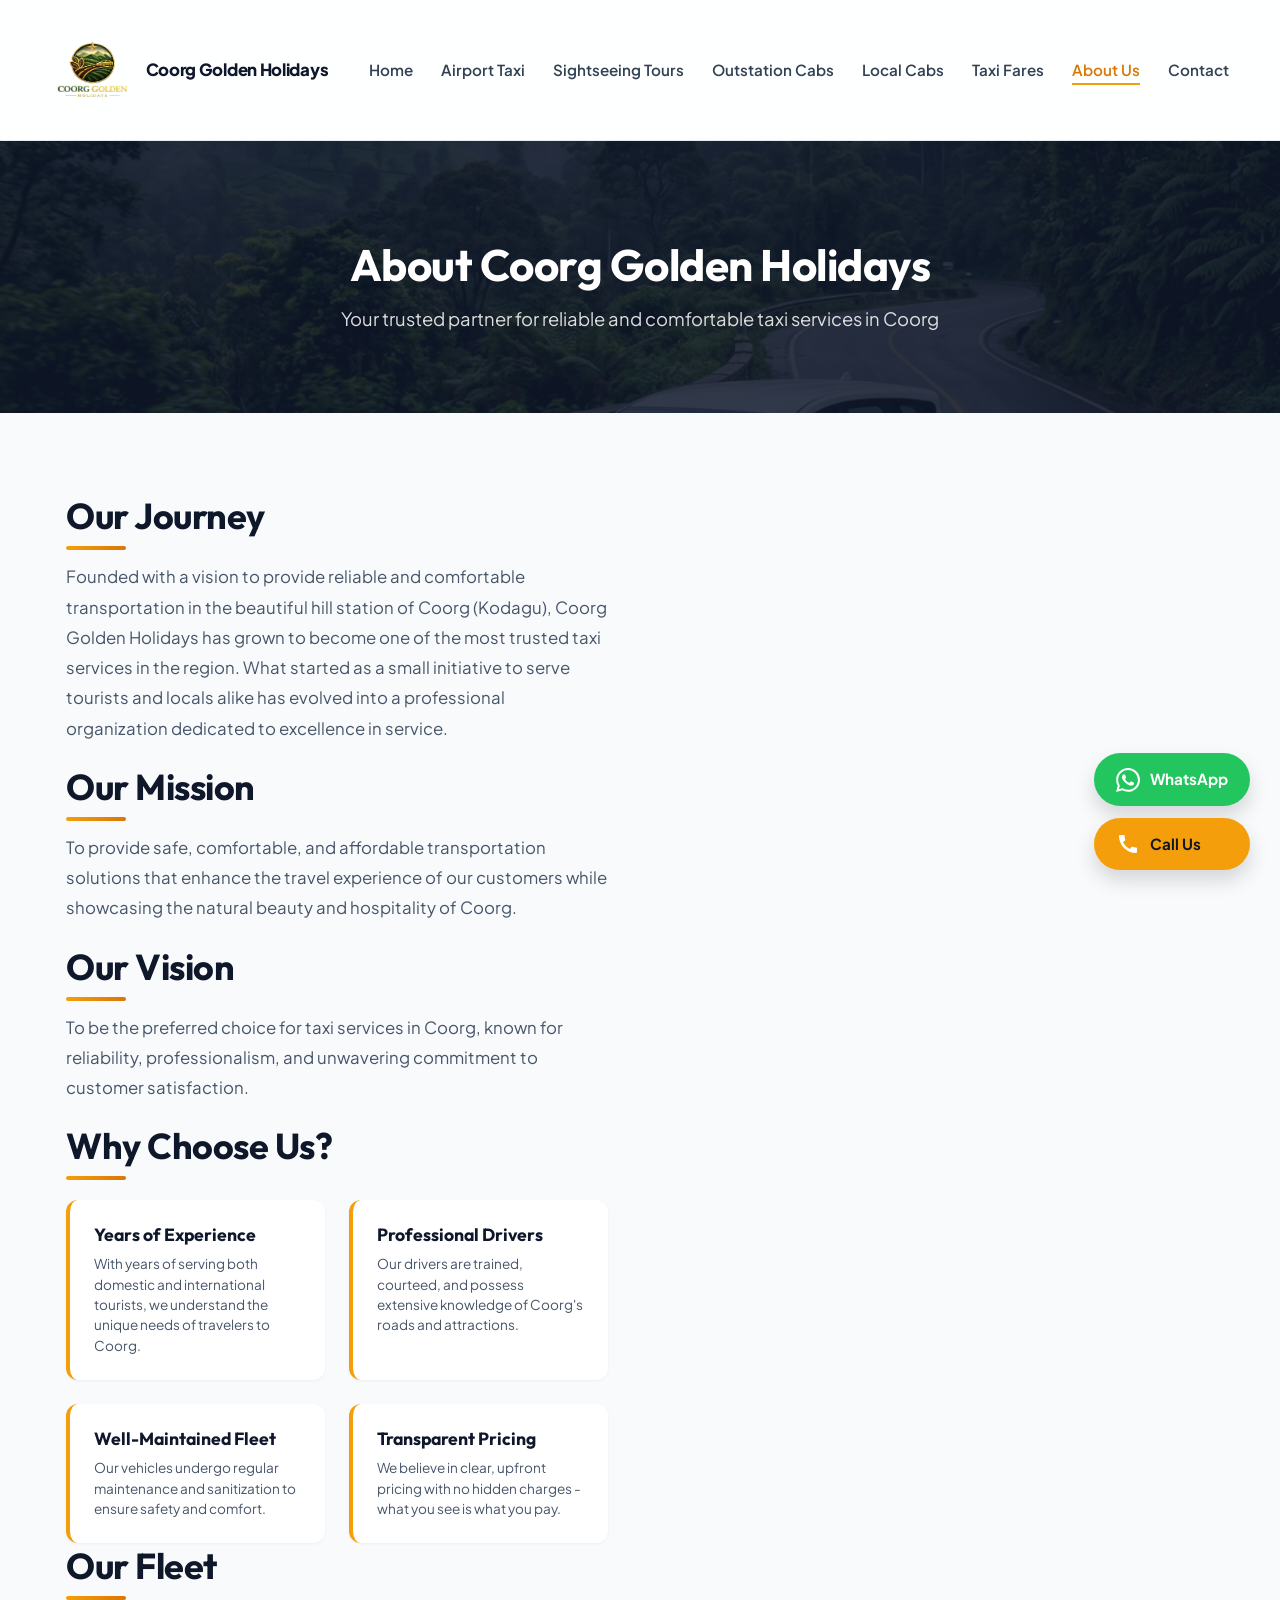
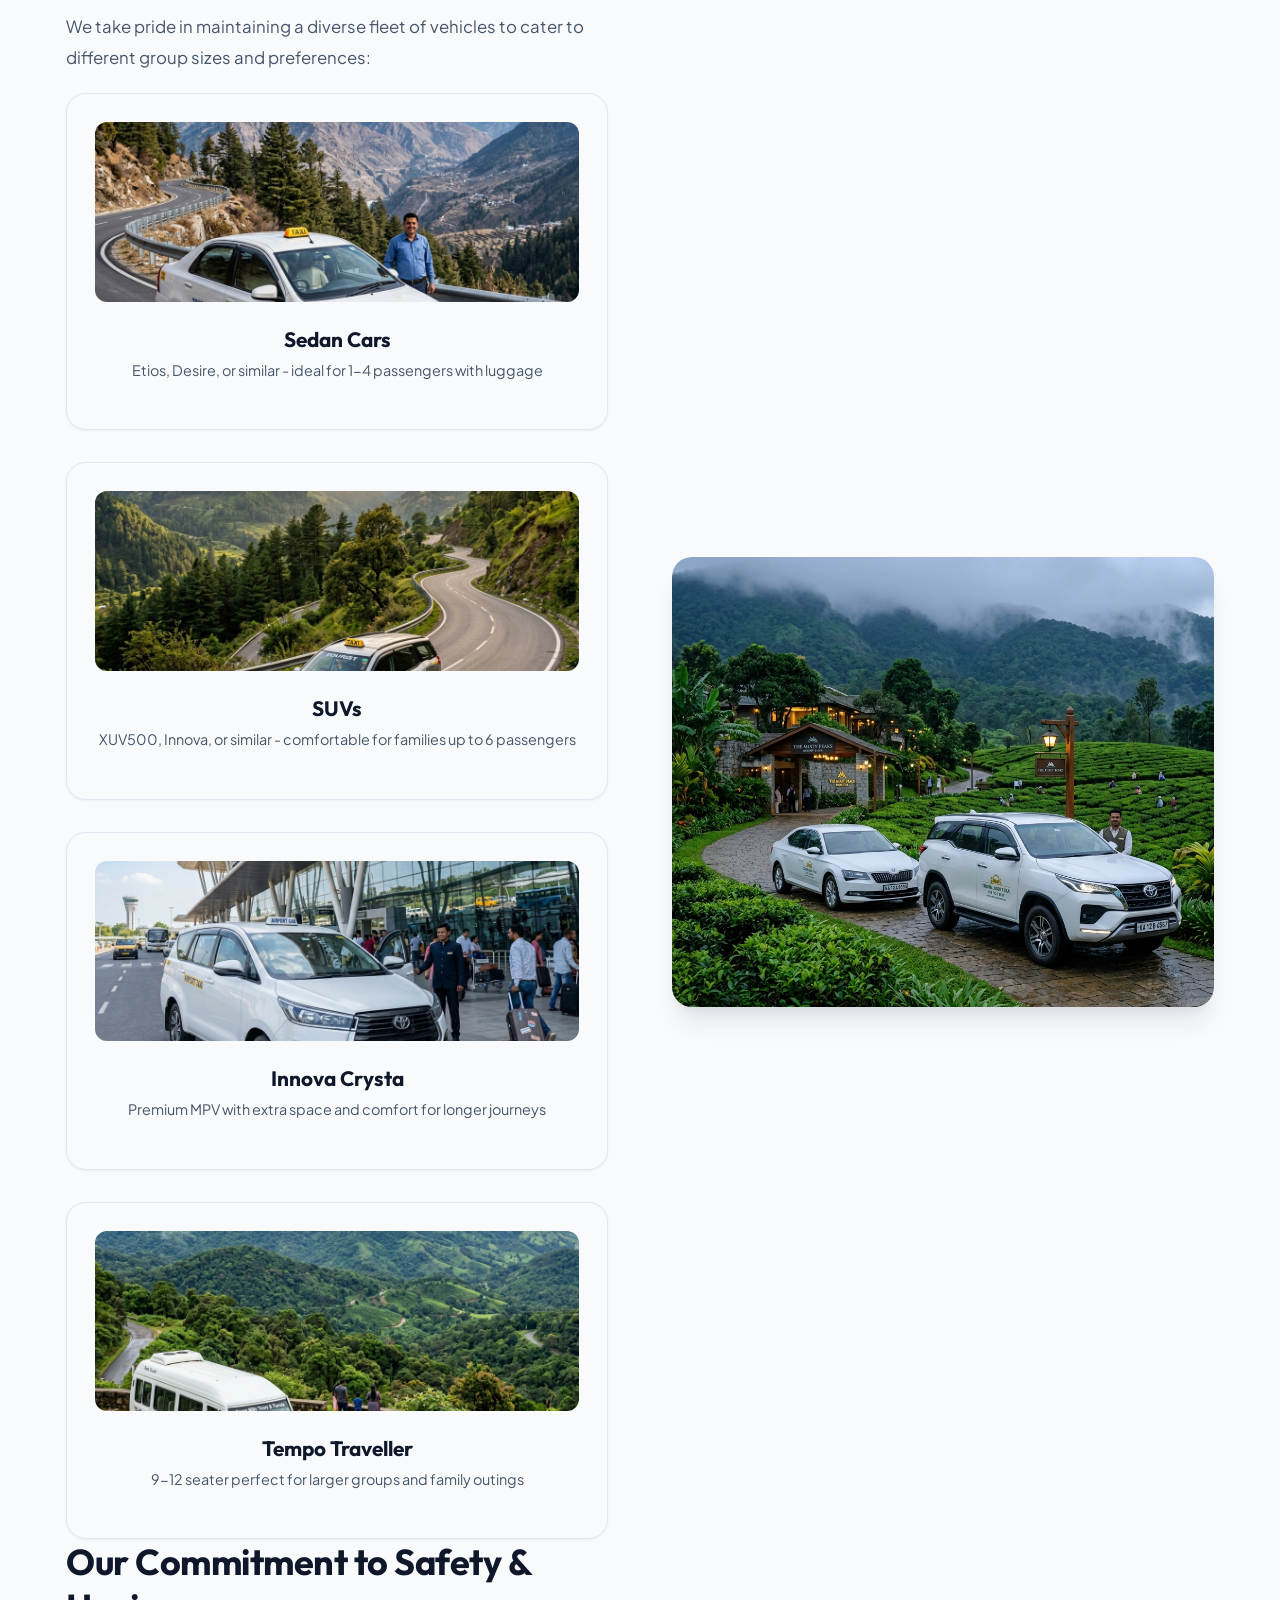
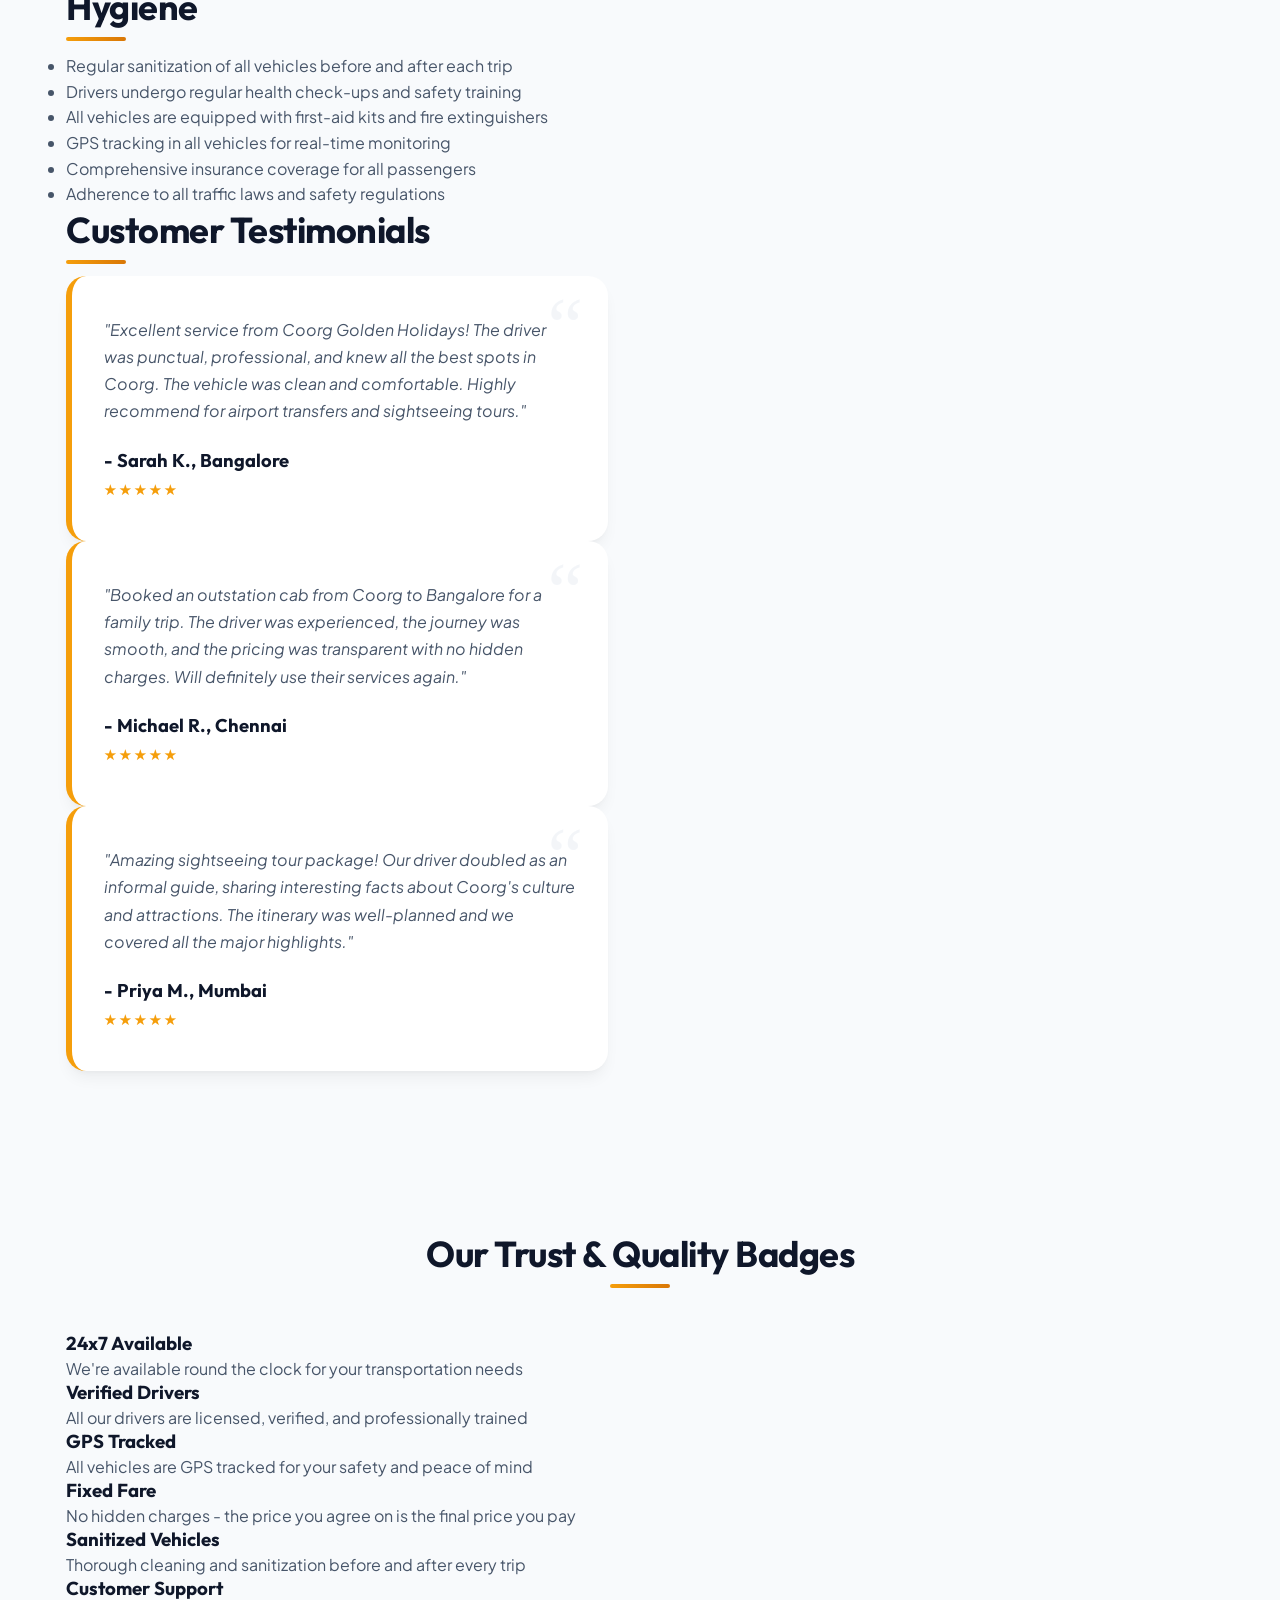
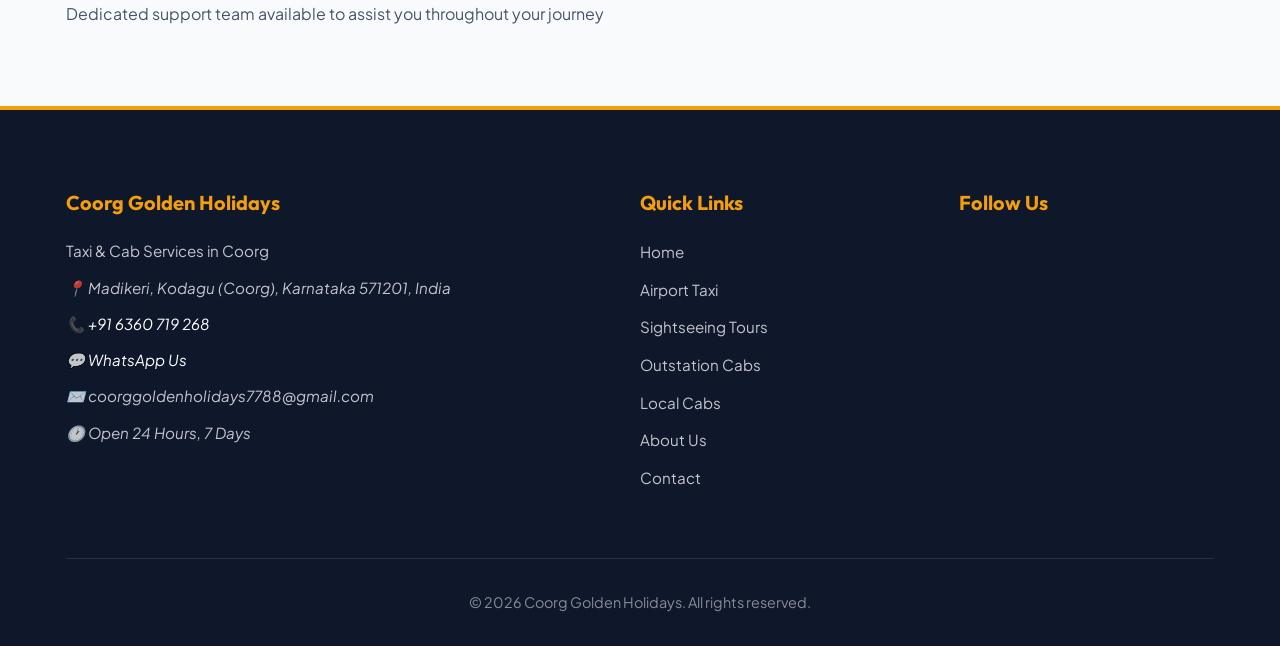
==== commit 68123b6b: "final corrections" ====
--- a/about.html
+++ b/about.html
@@ -5,11 +5,11 @@
     <meta name="viewport" content="width=device-width, initial-scale=1.0">
     <title>About Coorg Golden Holidays - Trusted Taxi Service in Coorg</title>
     <meta name="description" content="Learn about Coorg Golden Holidays - your reliable taxi service in Coorg. Years of experience, professional drivers, and commitment to customer satisfaction.">
-    <link rel="canonical" href="https://coorggoldenholidays.github.io/about.html">
+    <link rel="canonical" href="/about.html">
     <meta property="og:title" content="About Coorg Golden Holidays - Trusted Taxi Service in Coorg">
     <meta property="og:description" content="Learn about Coorg Golden Holidays - your reliable taxi service in Coorg. Years of experience, professional drivers, and commitment to customer satisfaction.">
-    <meta property="og:image" content="https://coorggoldenholidays.github.io/assets/images/about.png">
-    <meta property="og:url" content="https://coorggoldenholidays.github.io/about.html">
+    <meta property="og:image" content="/assets/images/about.png">
+    <meta property="og:url" content="/about.html">
     <meta property="og:type" content="website">
     <link rel="stylesheet" href="assets/css/styles.css">
     <script src="assets/js/script.js" defer></script>
@@ -19,9 +19,9 @@
       "@context": "https://schema.org/",
       "@type": "LocalBusiness",
       "name": "Coorg Golden Holidays",
-      "url": "https://coorggoldenholidays.github.io/",
-      "logo": "https://coorggoldenholidays.github.io/assets/images/hero.png",
-      "image": "https://coorggoldenholidays.github.io/assets/images/about.png",
+      "url": "/",
+      "logo": "/assets/images/hero.png",
+      "image": "/assets/images/about.png",
       "address": {
         "@type": "PostalAddress",
         "streetAddress": "Madikeri",
@@ -36,7 +36,7 @@
         "longitude": "75.7303"
       },
       "telephone": "+91-6360719268",
-      "url": "https://coorggoldenholidays.github.io/",
+      "url": "/",
       "sameAs": [
         "https://www.google.com/search?q=Coorg+Golden+Holidays"
       ],
@@ -66,10 +66,10 @@
 <body>
     <header>
         <div class="container">
-            <a href="index.html" class="logo-link"><div class="logo">
-                <h1>Coorg Golden Holidays</h1>
-                <p>Your Trusted Taxi Service in Coorg</p>
-            </div></a>
+            <a href="index.html" class="logo-link">
+                <img src="assets/images/logo.png" alt="Coorg Golden Holidays Logo" class="header-logo">
+                <span class="logo-name">Coorg Golden Holidays</span>
+            </a>
             <nav>
                 <ul>
                     <li><a href="index.html">Home</a></li>
@@ -223,12 +223,36 @@
     <footer>
         <div class="container">
             <div class="footer-content">
-                <div class="footer-info">
-                    <h3>Coorg Golden Holidays</h3>
-                    <p>Madikeri, Kodagu, Karnataka 571201</p>
-                    <p><a href="tel:+916360719268">+91 6360 719 268</a></p>
-                    <p><a href="https://wa.me/916360719268">WhatsApp Us</a></p>
-                    <p>coorggoldenholidays7788@gmail.com</p>
+                <div class="footer-info" itemscope itemtype="https://schema.org/LocalBusiness">
+                    <h3 class="footer-brand" itemprop="name">Coorg Golden Holidays</h3>
+                    <p class="footer-tagline" itemprop="description">Taxi &amp; Cab Services in Coorg</p>
+                    <address class="footer-nap">
+                        <p itemprop="address" itemscope itemtype="https://schema.org/PostalAddress">
+                            <span class="nap-icon">📍</span>
+                            <span itemprop="streetAddress">Madikeri</span>,
+                            <span itemprop="addressLocality">Kodagu (Coorg)</span>,
+                            <span itemprop="addressRegion">Karnataka</span>
+                            <span itemprop="postalCode">571201</span>,
+                            <span itemprop="addressCountry">India</span>
+                        </p>
+                        <p>
+                            <span class="nap-icon">📞</span>
+                            <a href="tel:+916360719268" itemprop="telephone">+91 6360 719 268</a>
+                        </p>
+                        <p>
+                            <span class="nap-icon">💬</span>
+                            <a href="https://wa.me/916360719268" itemprop="telephone">WhatsApp Us</a>
+                        </p>
+                        <p>
+                            <span class="nap-icon">✉️</span>
+                            <span itemprop="email">coorggoldenholidays7788@gmail.com</span>
+                        </p>
+                        <p>
+                            <span class="nap-icon">🕐</span>
+                            <span itemprop="openingHours" content="Mo-Su 00:00-24:00">Open 24 Hours, 7 Days</span>
+                        </p>
+                    </address>
+                    <meta itemprop="priceRange" content="₹500-₹10000">
                 </div>
                 <div class="footer-links">
                     <h3>Quick Links</h3>
--- a/assets/css/styles.css
+++ b/assets/css/styles.css
@@ -197,42 +197,36 @@
 
 .logo-link {
     text-decoration: none;
-    color: inherit;
-    display: flex;
-}
-
-.logo-link:hover .logo h1 {
-    color: var(--accent-color);
-}
-
-.logo {
-    display: flex;
-    flex-direction: column;
-}
-
-.logo h1 {
-    font-size: 1.5rem;
+    display: flex;
+    align-items: center;
+    gap: 10px;
+    flex: 1;          /* fills space, pushes hamburger to the far right */
+}
+
+.logo-name {
+    font-size: 1.05rem;
     font-weight: 800;
     color: var(--primary-color);
-    letter-spacing: -0.5px;
-    line-height: 1.1;
-    display: flex;
-    align-items: center;
-    gap: 6px;
-}
-
-.logo h1::before {
-    content: "🚕";
-    font-size: 1.4rem;
-}
-
-.logo p {
-    font-size: 0.75rem;
+    line-height: 1.2;
+    letter-spacing: -0.3px;
+    white-space: nowrap;
+}
+
+.logo-link:hover .logo-name {
     color: var(--accent-hover);
-    font-weight: 600;
-    text-transform: uppercase;
-    letter-spacing: 1px;
-    margin-top: 2px;
+}
+
+.header-logo {
+    height: 60px;
+    width: auto;
+    display: block;
+    object-fit: contain;
+    transition: opacity 0.2s ease;
+    flex-shrink: 0;
+}
+
+.logo-link:hover .header-logo {
+    opacity: 0.85;
 }
 
 nav ul {
@@ -292,47 +286,197 @@
 
 /* Hero Section */
 .hero {
-    background: linear-gradient(rgba(15, 23, 42, 0.75), rgba(15, 23, 42, 0.75)), url('../images/hero.png') center/cover no-repeat;
+    background: linear-gradient(rgba(15, 23, 42, 0.80), rgba(15, 23, 42, 0.80)), url('../images/hero.png') center/cover no-repeat;
     color: var(--white);
-    text-align: center;
-    padding: 9rem 0 7rem;
+    padding: 7rem 0 5rem;
+    min-height: 100vh;
+    display: flex;
+    align-items: center;
+}
+
+.hero-inner {
+    display: grid;
+    grid-template-columns: 1fr 420px;
+    gap: 3rem;
+    align-items: center;
+}
+
+/* Promo Banner */
+.promo-banner-section {
+    background: var(--bg-light);
+    padding: 2.5rem 0;
+}
+
+.promo-single {
+    max-width: 900px;
+    margin: 0 auto;
+    border-radius: 16px;
+    overflow: hidden;
+    box-shadow: 0 20px 60px rgba(0, 0, 0, 0.12);
+}
+
+.promo-single img {
+    width: 100%;
+    height: auto;
+    display: block;
+}
+
+
+
+
+.hero-content {
+    text-align: left;
+}
+
+.hero-badge {
+    display: inline-block;
+    background: rgba(245, 158, 11, 0.2);
+    border: 1px solid rgba(245, 158, 11, 0.5);
+    color: var(--accent-color);
+    padding: 6px 16px;
+    border-radius: 50px;
+    font-size: 0.85rem;
+    font-weight: 600;
+    margin-bottom: 1.25rem;
+    letter-spacing: 0.3px;
+}
+
+.hero-content h1 {
+    font-size: 2.75rem;
+    color: var(--white);
+    margin-bottom: 1rem;
+    letter-spacing: -1px;
+    line-height: 1.2;
+    text-shadow: 0 2px 10px rgba(0, 0, 0, 0.3);
+}
+
+.hero-content h1 span {
+    color: var(--accent-color);
+}
+
+.hero-content > p {
+    font-size: 1.1rem;
+    margin-bottom: 1.5rem;
+    color: rgba(255, 255, 255, 0.85);
+    line-height: 1.7;
+}
+
+.hero-features {
+    list-style: none;
+    display: grid;
+    grid-template-columns: 1fr 1fr;
+    gap: 0.5rem 1.5rem;
+    margin-bottom: 2rem;
+}
+
+.hero-features li {
+    font-size: 0.95rem;
+    color: rgba(255, 255, 255, 0.9);
+    font-weight: 500;
+}
+
+.hero-content .cta-buttons {
+    display: flex;
+    justify-content: flex-start;
+    gap: 1rem;
+    flex-wrap: wrap;
+}
+
+/* Hero Form Card */
+.hero-form-card {
+    background: rgba(255, 255, 255, 0.97);
+    border-radius: 20px;
+    padding: 2rem 1.75rem;
+    box-shadow: 0 25px 60px rgba(0, 0, 0, 0.3);
+    border: 1px solid rgba(255,255,255,0.2);
+}
+
+.hero-form-header {
+    margin-bottom: 1.5rem;
+    border-bottom: 2px solid var(--accent-color);
+    padding-bottom: 1rem;
+}
+
+.hero-form-header h2 {
+    font-size: 1.5rem;
+    color: var(--primary-color);
+    margin-bottom: 0.2rem;
+    text-align: left;
+}
+
+.hero-form-header h2::after {
+    display: none;
+}
+
+.hero-form-header p {
+    font-size: 0.875rem;
+    color: var(--text-muted);
+    margin: 0;
+}
+
+.hero-form {
+    display: flex;
+    flex-direction: column;
+    gap: 1rem;
+}
+
+.hero-form-group {
+    display: flex;
+    flex-direction: column;
+    gap: 0.35rem;
+}
+
+.hero-form-group label {
+    font-size: 0.82rem;
+    font-weight: 700;
+    color: var(--text-dark);
+    text-transform: uppercase;
+    letter-spacing: 0.5px;
+}
+
+.hero-form-group input,
+.hero-form-group select {
+    padding: 10px 14px;
+    border: 1.5px solid #e2e8f0;
+    border-radius: 10px;
+    font-size: 0.95rem;
+    color: var(--text-dark);
+    background: #f8fafc;
+    transition: border-color 0.2s, box-shadow 0.2s;
+    font-family: var(--font-primary);
+}
+
+.hero-form-group input:focus,
+.hero-form-group select:focus {
+    outline: none;
+    border-color: var(--accent-color);
+    box-shadow: 0 0 0 3px rgba(245, 158, 11, 0.15);
+    background: white;
+}
+
+.hero-form-btn {
     display: flex;
     align-items: center;
     justify-content: center;
-    min-height: 80vh;
-}
-
-.hero-content {
-    max-width: 850px;
-    margin: 0 auto;
-}
-
-.hero-content h1 {
-    font-size: 3.25rem;
-    color: var(--white);
-    margin-bottom: 1.5rem;
-    letter-spacing: -1px;
-    line-height: 1.15;
-    text-shadow: 0 2px 10px rgba(0, 0, 0, 0.2);
-}
-
-.hero-content h1 span {
-    color: var(--accent-color);
-}
-
-.hero-content p {
-    font-size: 1.25rem;
-    margin-bottom: 2.5rem;
-    color: rgba(255, 255, 255, 0.9);
-    line-height: 1.7;
-    text-shadow: 0 1px 5px rgba(0, 0, 0, 0.2);
-}
-
-.hero-content .cta-buttons {
-    display: flex;
-    justify-content: center;
-    gap: 1.25rem;
-    flex-wrap: wrap;
+    gap: 8px;
+    background: #25D366;
+    color: white;
+    border: none;
+    padding: 13px 20px;
+    border-radius: 12px;
+    font-size: 1rem;
+    font-weight: 700;
+    cursor: pointer;
+    margin-top: 0.5rem;
+    transition: background 0.2s, transform 0.2s, box-shadow 0.2s;
+    font-family: var(--font-primary);
+    box-shadow: 0 4px 15px rgba(37, 211, 102, 0.3);
+}
+
+.hero-form-btn:hover {
+    background: #1ebe5d;
+    transform: translateY(-2px);
+    box-shadow: 0 8px 20px rgba(37, 211, 102, 0.4);
 }
 
 /* Services Grid Section */
@@ -1138,6 +1282,10 @@
         grid-template-columns: 1fr;
         gap: 3rem;
     }
+
+    .hero-inner {
+        grid-template-columns: 1fr;
+    }
     
     .about-image img,
     .service-image img {
@@ -1165,9 +1313,28 @@
     }
     
     .hero {
-        padding: 7rem 0 5rem;
-    }
-    
+        padding: 6rem 0 4rem;
+        min-height: auto;
+    }
+
+    .hero-inner {
+        grid-template-columns: 1fr;
+        gap: 2rem;
+    }
+
+    .hero-content {
+        text-align: center;
+    }
+
+    .hero-content .cta-buttons {
+        justify-content: center;
+    }
+
+    .hero-features {
+        grid-template-columns: 1fr 1fr;
+        justify-items: start;
+    }
+
     .hero-content h1 {
         font-size: 2.25rem;
     }
@@ -1180,7 +1347,22 @@
     .mobile-menu-btn {
         display: block;
     }
-    
+
+    /* Collapse nav's flex footprint so layout is [logo+name] [button] with no gap */
+    nav {
+        width: 0;
+        flex-shrink: 0;
+        overflow: visible;
+    }
+
+    .header-logo {
+        height: 48px;
+    }
+
+    .logo-name {
+        font-size: 0.9rem;
+    }
+
     nav ul {
         position: fixed;
         top: 0;
@@ -1197,7 +1379,7 @@
         transition: var(--transition);
         align-items: flex-start;
     }
-    
+
     nav ul.active {
         right: 0;
     }
